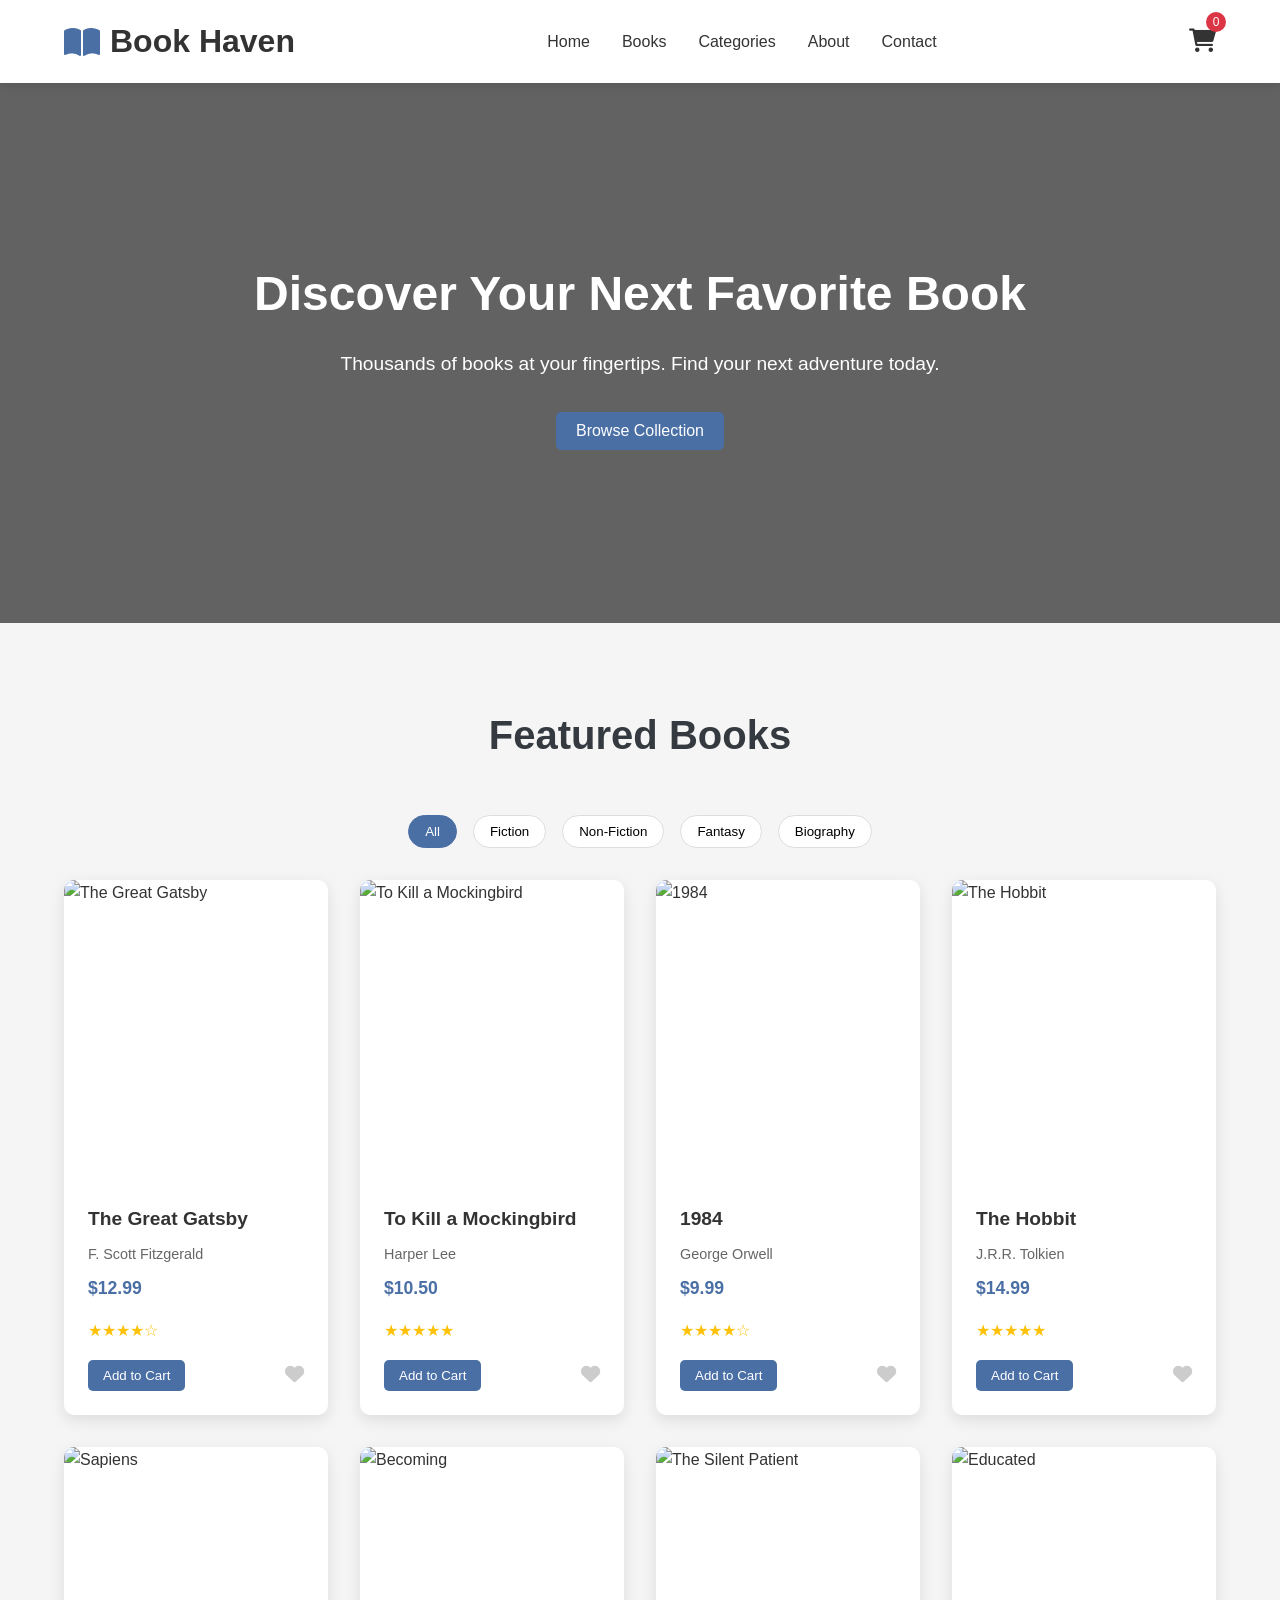
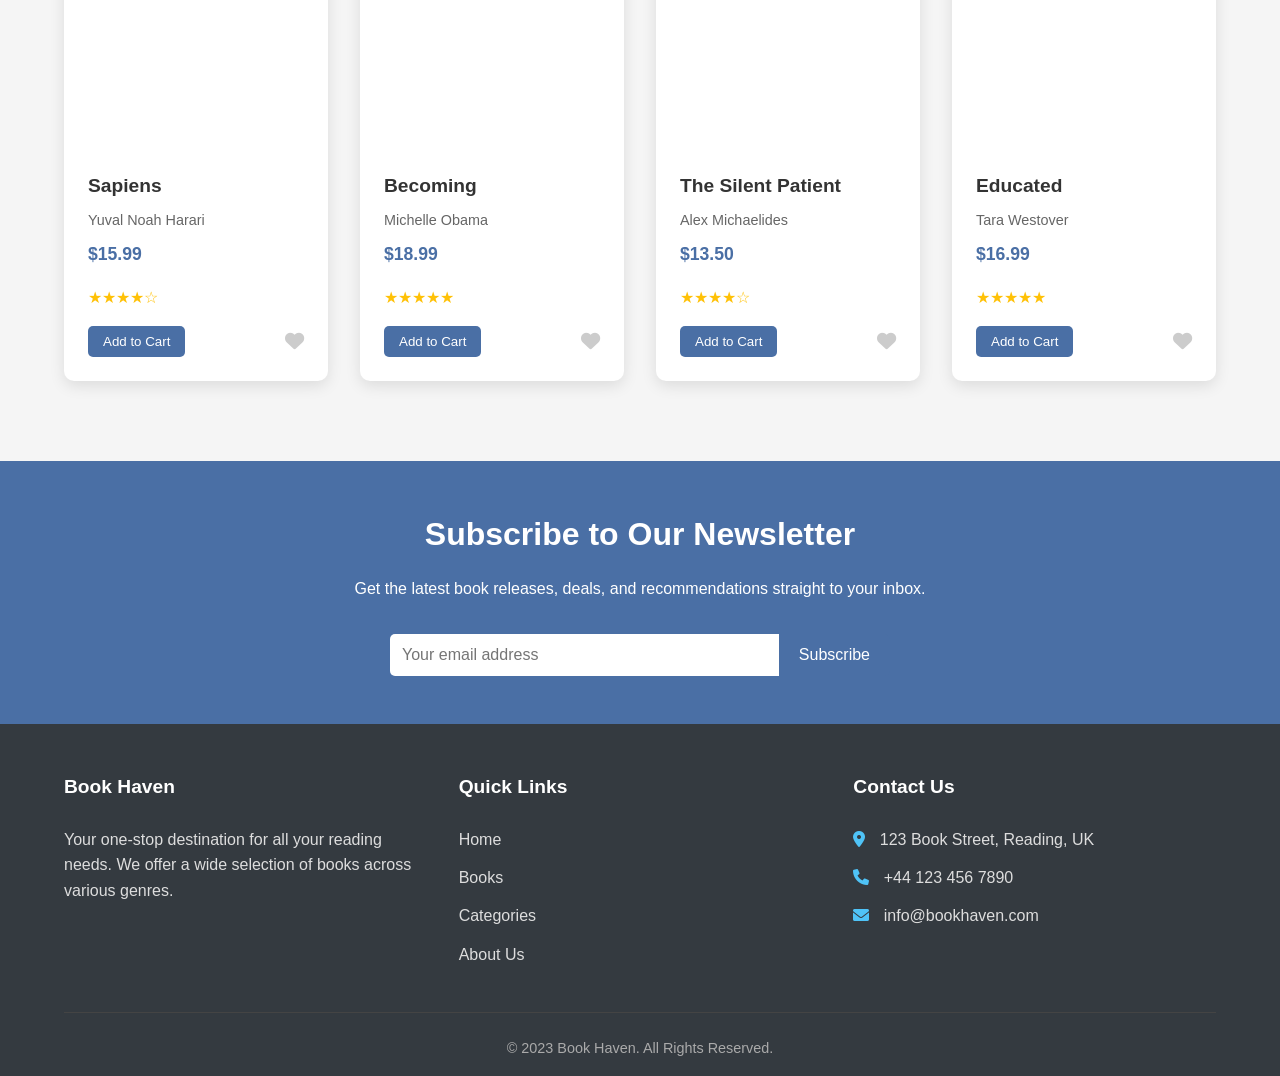
==== index.html @ de2a7695 "Add files via upload" ====
<!DOCTYPE html>
<html lang="en">
<head>
    <meta charset="UTF-8">
    <meta name="viewport" content="width=device-width, initial-scale=1.0">
    <title>Book Haven - Your Online Bookstore</title>
    <link rel="stylesheet" href="style.css">
    <link rel="stylesheet" href="https://cdnjs.cloudflare.com/ajax/libs/font-awesome/6.0.0-beta3/css/all.min.css">
</head>
<body>
    <header>
        <div class="logo">
            <i class="fas fa-book-open"></i>
            <h1>Book Haven</h1>
        </div>
        <nav>
            <ul>
                <li><a href="#home">Home</a></li>
                <li><a href="#books">Books</a></li>
                <li><a href="#categories">Categories</a></li>
                <li><a href="#about">About</a></li>
                <li><a href="#contact">Contact</a></li>
            </ul>
        </nav>
        <div class="cart-icon">
            <i class="fas fa-shopping-cart" id="cart-button"></i>
            <span class="cart-count">0</span>
        </div>
    </header>

    <main>
        <section class="hero" id="home">
            <div class="hero-content">
                <h2>Discover Your Next Favorite Book</h2>
                <p>Thousands of books at your fingertips. Find your next adventure today.</p>
                <button class="btn">Browse Collection</button>
            </div>
        </section>

        <section class="featured-books" id="books">
            <h2>Featured Books</h2>
            <div class="book-filters">
                <button class="filter-btn active" data-filter="all">All</button>
                <button class="filter-btn" data-filter="fiction">Fiction</button>
                <button class="filter-btn" data-filter="non-fiction">Non-Fiction</button>
                <button class="filter-btn" data-filter="fantasy">Fantasy</button>
                <button class="filter-btn" data-filter="biography">Biography</button>
            </div>
            <div class="books-container" id="books-container">
                <!-- Books will be loaded here by JavaScript -->
            </div>
        </section>

        <section class="newsletter">
            <h3>Subscribe to Our Newsletter</h3>
            <p>Get the latest book releases, deals, and recommendations straight to your inbox.</p>
            <form id="newsletter-form">
                <input type="email" placeholder="Your email address" required>
                <button type="submit" class="btn">Subscribe</button>
            </form>
        </section>
    </main>

    <div class="cart-modal" id="cart-modal">
        <div class="cart-content">
            <span class="close-cart">&times;</span>
            <h2>Your Shopping Cart</h2>
            <div class="cart-items" id="cart-items">
                <!-- Cart items will be loaded here -->
                <p class="empty-cart">Your cart is empty</p>
            </div>
            <div class="cart-total">
                <h3>Total: <span id="cart-total-price">$0.00</span></h3>
                <button class="btn checkout-btn">Proceed to Checkout</button>
            </div>
        </div>
    </div>

    <div class="checkout-modal" id="checkout-modal">
        <div class="checkout-content">
            <span class="close-checkout">&times;</span>
            <h2>Checkout</h2>
            <form id="checkout-form">
                <div class="form-group">
                    <label for="name">Full Name</label>
                    <input type="text" id="name" required>
                </div>
                <div class="form-group">
                    <label for="email">Email</label>
                    <input type="email" id="email" required>
                </div>
                <div class="form-group">
                    <label for="address">Shipping Address</label>
                    <textarea id="address" required></textarea>
                </div>
                <div class="form-group">
                    <label for="payment">Payment Method</label>
                    <select id="payment" required>
                        <option value="">Select payment method</option>
                        <option value="credit">Credit Card</option>
                        <option value="paypal">PayPal</option>
                        <option value="bank">Bank Transfer</option>
                    </select>
                </div>
                <button type="submit" class="btn">Place Order</button>
            </form>
        </div>
    </div>

    <div class="order-confirmation" id="order-confirmation">
        <div class="confirmation-content">
            <h2>Order Confirmed!</h2>
            <i class="fas fa-check-circle"></i>
            <p>Thank you for your purchase. Your order has been placed successfully.</p>
            <p>A confirmation email has been sent to your registered email address.</p>
            <button class="btn close-confirmation">Continue Shopping</button>
        </div>
    </div>

    <footer>
        <div class="footer-content">
            <div class="footer-section">
                <h3>Book Haven</h3>
                <p>Your one-stop destination for all your reading needs. We offer a wide selection of books across various genres.</p>
            </div>
            <div class="footer-section">
                <h3>Quick Links</h3>
                <ul>
                    <li><a href="#home">Home</a></li>
                    <li><a href="#books">Books</a></li>
                    <li><a href="#categories">Categories</a></li>
                    <li><a href="#about">About Us</a></li>
                </ul>
            </div>
            <div class="footer-section">
                <h3>Contact Us</h3>
                <p><i class="fas fa-map-marker-alt"></i> 123 Book Street, Reading, UK</p>
                <p><i class="fas fa-phone"></i> +44 123 456 7890</p>
                <p><i class="fas fa-envelope"></i> info@bookhaven.com</p>
            </div>
        </div>
        <div class="footer-bottom">
            <p>&copy; 2023 Book Haven. All Rights Reserved.</p>
        </div>
    </footer>

    <script src="script.js"></script>
</body>
</html>
---- style.css ----
/* Global Styles */
:root {
    --primary-color: #4a6fa5;
    --secondary-color: #166088;
    --accent-color: #4fc3f7;
    --light-color: #f8f9fa;
    --dark-color: #343a40;
    --success-color: #28a745;
    --danger-color: #dc3545;
    --warning-color: #ffc107;
    --info-color: #17a2b8;
}

* {
    margin: 0;
    padding: 0;
    box-sizing: border-box;
    font-family: 'Segoe UI', Tahoma, Geneva, Verdana, sans-serif;
}

body {
    background-color: #f5f5f5;
    color: #333;
    line-height: 1.6;
}

a {
    text-decoration: none;
    color: inherit;
}

.btn {
    display: inline-block;
    background-color: var(--primary-color);
    color: white;
    padding: 10px 20px;
    border: none;
    border-radius: 5px;
    cursor: pointer;
    font-size: 16px;
    transition: all 0.3s ease;
}

.btn:hover {
    background-color: var(--secondary-color);
    transform: translateY(-2px);
}

/* Header Styles */
header {
    background-color: white;
    box-shadow: 0 2px 10px rgba(0, 0, 0, 0.1);
    padding: 1rem 5%;
    display: flex;
    justify-content: space-between;
    align-items: center;
    position: sticky;
    top: 0;
    z-index: 100;
}

.logo {
    display: flex;
    align-items: center;
    gap: 10px;
}

.logo i {
    font-size: 2rem;
    color: var(--primary-color);
}

nav ul {
    display: flex;
    list-style: none;
    gap: 2rem;
}

nav ul li a {
    font-weight: 500;
    transition: color 0.3s ease;
}

nav ul li a:hover {
    color: var(--primary-color);
}

.cart-icon {
    position: relative;
    cursor: pointer;
    font-size: 1.5rem;
}

.cart-count {
    position: absolute;
    top: -10px;
    right: -10px;
    background-color: var(--danger-color);
    color: white;
    border-radius: 50%;
    width: 20px;
    height: 20px;
    display: flex;
    justify-content: center;
    align-items: center;
    font-size: 12px;
}

/* Hero Section */
.hero {
    background: linear-gradient(rgba(0, 0, 0, 0.6), rgba(0, 0, 0, 0.6)), url('https://images.unsplash.com/photo-1507842217343-583bb7270b66?ixlib=rb-1.2.1&auto=format&fit=crop&w=1350&q=80') no-repeat center center/cover;
    height: 60vh;
    display: flex;
    align-items: center;
    color: white;
    text-align: center;
    padding: 0 5%;
}

.hero-content {
    max-width: 800px;
    margin: 0 auto;
}

.hero h2 {
    font-size: 3rem;
    margin-bottom: 1rem;
}

.hero p {
    font-size: 1.2rem;
    margin-bottom: 2rem;
}

/* Featured Books */
.featured-books {
    padding: 5rem 5%;
}

.featured-books h2 {
    text-align: center;
    margin-bottom: 3rem;
    font-size: 2.5rem;
    color: var(--dark-color);
}

.book-filters {
    display: flex;
    justify-content: center;
    gap: 1rem;
    margin-bottom: 2rem;
    flex-wrap: wrap;
}

.filter-btn {
    padding: 8px 16px;
    background-color: white;
    border: 1px solid #ddd;
    border-radius: 20px;
    cursor: pointer;
    transition: all 0.3s ease;
}

.filter-btn.active, .filter-btn:hover {
    background-color: var(--primary-color);
    color: white;
    border-color: var(--primary-color);
}

.books-container {
    display: grid;
    grid-template-columns: repeat(auto-fill, minmax(250px, 1fr));
    gap: 2rem;
    margin-top: 2rem;
}

.book-card {
    background-color: white;
    border-radius: 10px;
    overflow: hidden;
    box-shadow: 0 5px 15px rgba(0, 0, 0, 0.1);
    transition: transform 0.3s ease, box-shadow 0.3s ease;
}

.book-card:hover {
    transform: translateY(-10px);
    box-shadow: 0 15px 30px rgba(0, 0, 0, 0.2);
}

.book-image {
    height: 300px;
    overflow: hidden;
}

.book-image img {
    width: 100%;
    height: 100%;
    object-fit: cover;
    transition: transform 0.5s ease;
}

.book-card:hover .book-image img {
    transform: scale(1.05);
}

.book-info {
    padding: 1.5rem;
}

.book-info h3 {
    margin-bottom: 0.5rem;
    font-size: 1.2rem;
}

.book-author {
    color: #666;
    margin-bottom: 0.5rem;
    font-size: 0.9rem;
}

.book-price {
    font-weight: bold;
    color: var(--primary-color);
    margin-bottom: 1rem;
    font-size: 1.1rem;
}

.book-rating {
    color: var(--warning-color);
    margin-bottom: 1rem;
}

.book-actions {
    display: flex;
    justify-content: space-between;
}

.add-to-cart {
    background-color: var(--primary-color);
    color: white;
    border: none;
    padding: 8px 15px;
    border-radius: 5px;
    cursor: pointer;
    transition: background-color 0.3s ease;
}

.add-to-cart:hover {
    background-color: var(--secondary-color);
}

.wishlist {
    background: none;
    border: none;
    font-size: 1.2rem;
    color: #ccc;
    cursor: pointer;
    transition: color 0.3s ease;
}

.wishlist.active, .wishlist:hover {
    color: var(--danger-color);
}

/* Newsletter */
.newsletter {
    background-color: var(--primary-color);
    color: white;
    padding: 3rem 5%;
    text-align: center;
}

.newsletter h3 {
    font-size: 2rem;
    margin-bottom: 1rem;
}

.newsletter p {
    margin-bottom: 2rem;
    max-width: 600px;
    margin-left: auto;
    margin-right: auto;
}

.newsletter form {
    display: flex;
    max-width: 500px;
    margin: 0 auto;
}

.newsletter input {
    flex: 1;
    padding: 12px;
    border: none;
    border-radius: 5px 0 0 5px;
    font-size: 1rem;
}

.newsletter button {
    border-radius: 0 5px 5px 0;
}

/* Cart Modal */
.cart-modal {
    display: none;
    position: fixed;
    top: 0;
    left: 0;
    width: 100%;
    height: 100%;
    background-color: rgba(0, 0, 0, 0.5);
    z-index: 1000;
    justify-content: center;
    align-items: center;
}

.cart-content {
    background-color: white;
    width: 90%;
    max-width: 800px;
    max-height: 80vh;
    border-radius: 10px;
    padding: 2rem;
    overflow-y: auto;
    position: relative;
}

.close-cart {
    position: absolute;
    top: 1rem;
    right: 1.5rem;
    font-size: 1.5rem;
    cursor: pointer;
    color: #666;
}

.cart-items {
    margin: 2rem 0;
}

.cart-item {
    display: flex;
    gap: 1rem;
    margin-bottom: 1.5rem;
    padding-bottom: 1.5rem;
    border-bottom: 1px solid #eee;
}

.cart-item-image {
    width: 80px;
    height: 100px;
    overflow: hidden;
    border-radius: 5px;
}

.cart-item-image img {
    width: 100%;
    height: 100%;
    object-fit: cover;
}

.cart-item-details {
    flex: 1;
}

.cart-item-title {
    font-weight: bold;
    margin-bottom: 0.5rem;
}

.cart-item-author {
    color: #666;
    font-size: 0.9rem;
    margin-bottom: 0.5rem;
}

.cart-item-price {
    font-weight: bold;
    color: var(--primary-color);
}

.cart-item-actions {
    display: flex;
    align-items: center;
    gap: 1rem;
}

.quantity-control {
    display: flex;
    align-items: center;
    gap: 0.5rem;
}

.quantity-btn {
    background-color: #eee;
    border: none;
    width: 25px;
    height: 25px;
    border-radius: 50%;
    cursor: pointer;
    display: flex;
    justify-content: center;
    align-items: center;
}

.remove-item {
    color: var(--danger-color);
    cursor: pointer;
}

.empty-cart {
    text-align: center;
    padding: 2rem;
    color: #666;
}

.cart-total {
    text-align: right;
    margin-top: 2rem;
    padding-top: 1rem;
    border-top: 1px solid #eee;
}

.checkout-btn {
    margin-top: 1rem;
    width: 100%;
}

/* Checkout Modal */
.checkout-modal {
    display: none;
    position: fixed;
    top: 0;
    left: 0;
    width: 100%;
    height: 100%;
    background-color: rgba(0, 0, 0, 0.5);
    z-index: 1000;
    justify-content: center;
    align-items: center;
}

.checkout-content {
    background-color: white;
    width: 90%;
    max-width: 600px;
    border-radius: 10px;
    padding: 2rem;
    position: relative;
}

.close-checkout {
    position: absolute;
    top: 1rem;
    right: 1.5rem;
    font-size: 1.5rem;
    cursor: pointer;
    color: #666;
}

.form-group {
    margin-bottom: 1.5rem;
}

.form-group label {
    display: block;
    margin-bottom: 0.5rem;
    font-weight: 500;
}

.form-group input,
.form-group textarea,
.form-group select {
    width: 100%;
    padding: 10px;
    border: 1px solid #ddd;
    border-radius: 5px;
    font-size: 1rem;
}

/* Order Confirmation */
.order-confirmation {
    display: none;
    position: fixed;
    top: 0;
    left: 0;
    width: 100%;
    height: 100%;
    background-color: rgba(0, 0, 0, 0.5);
    z-index: 1000;
    justify-content: center;
    align-items: center;
}

.confirmation-content {
    background-color: white;
    width: 90%;
    max-width: 500px;
    border-radius: 10px;
    padding: 3rem 2rem;
    text-align: center;
}

.confirmation-content i {
    font-size: 4rem;
    color: var(--success-color);
    margin: 1.5rem 0;
}

.close-confirmation {
    margin-top: 1.5rem;
}

/* Footer */
footer {
    background-color: var(--dark-color);
    color: white;
    padding: 3rem 5% 1rem;
}

.footer-content {
    display: grid;
    grid-template-columns: repeat(auto-fit, minmax(250px, 1fr));
    gap: 2rem;
    margin-bottom: 2rem;
}

.footer-section h3 {
    margin-bottom: 1.5rem;
    font-size: 1.2rem;
}

.footer-section p, .footer-section li {
    margin-bottom: 0.8rem;
    color: #ddd;
}

.footer-section i {
    margin-right: 10px;
    color: var(--accent-color);
}

.footer-section ul {
    list-style: none;
}

.footer-bottom {
    text-align: center;
    padding-top: 1.5rem;
    border-top: 1px solid #444;
    color: #aaa;
    font-size: 0.9rem;
}

/* Responsive Design */
@media (max-width: 768px) {
    header {
        flex-direction: column;
        gap: 1rem;
        padding: 1rem;
    }

    nav ul {
        gap: 1rem;
    }

    .hero h2 {
        font-size: 2rem;
    }

    .hero p {
        font-size: 1rem;
    }

    .book-filters {
        gap: 0.5rem;
    }

    .newsletter form {
        flex-direction: column;
    }

    .newsletter input {
        border-radius: 5px;
        margin-bottom: 0.5rem;
    }

    .newsletter button {
        border-radius: 5px;
        width: 100%;
    }
}

@media (max-width: 480px) {
    .books-container {
        grid-template-columns: 1fr;
    }

    .cart-item {
        flex-direction: column;
    }

    .cart-item-image {
        width: 100%;
        height: 150px;
    }
}
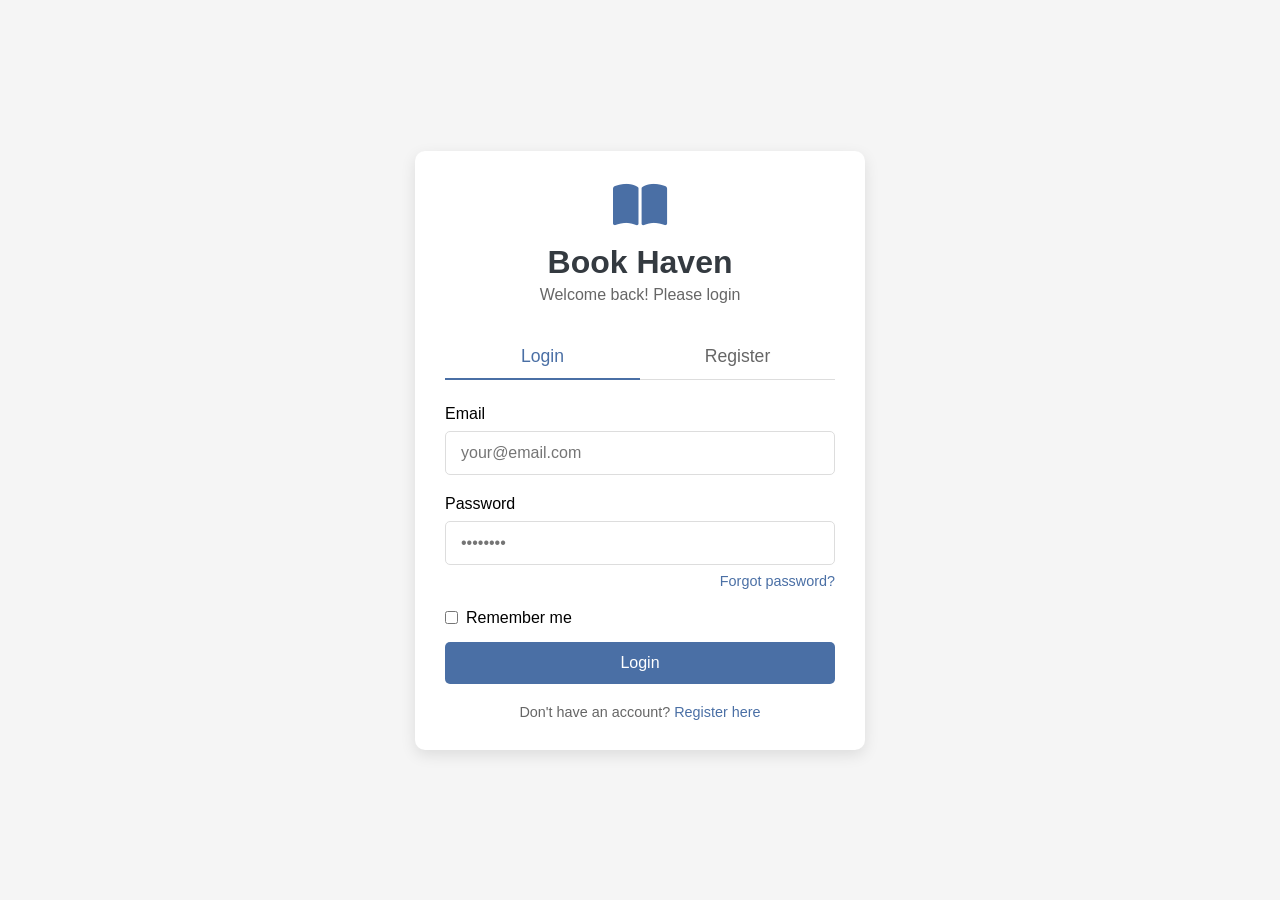
==== commit dcfe216e: "feat: connect frontend to protected books API" ====
--- a/index.html
+++ b/index.html
@@ -6,6 +6,13 @@
     <title>Book Haven - Your Online Bookstore</title>
     <link rel="stylesheet" href="style.css">
     <link rel="stylesheet" href="https://cdnjs.cloudflare.com/ajax/libs/font-awesome/6.0.0-beta3/css/all.min.css">
+    <script>
+    const token = localStorage.getItem('token');
+
+    if (!token) {
+        window.location.href = 'login.html';
+    }
+</script>
 </head>
 <body>
     <header>
